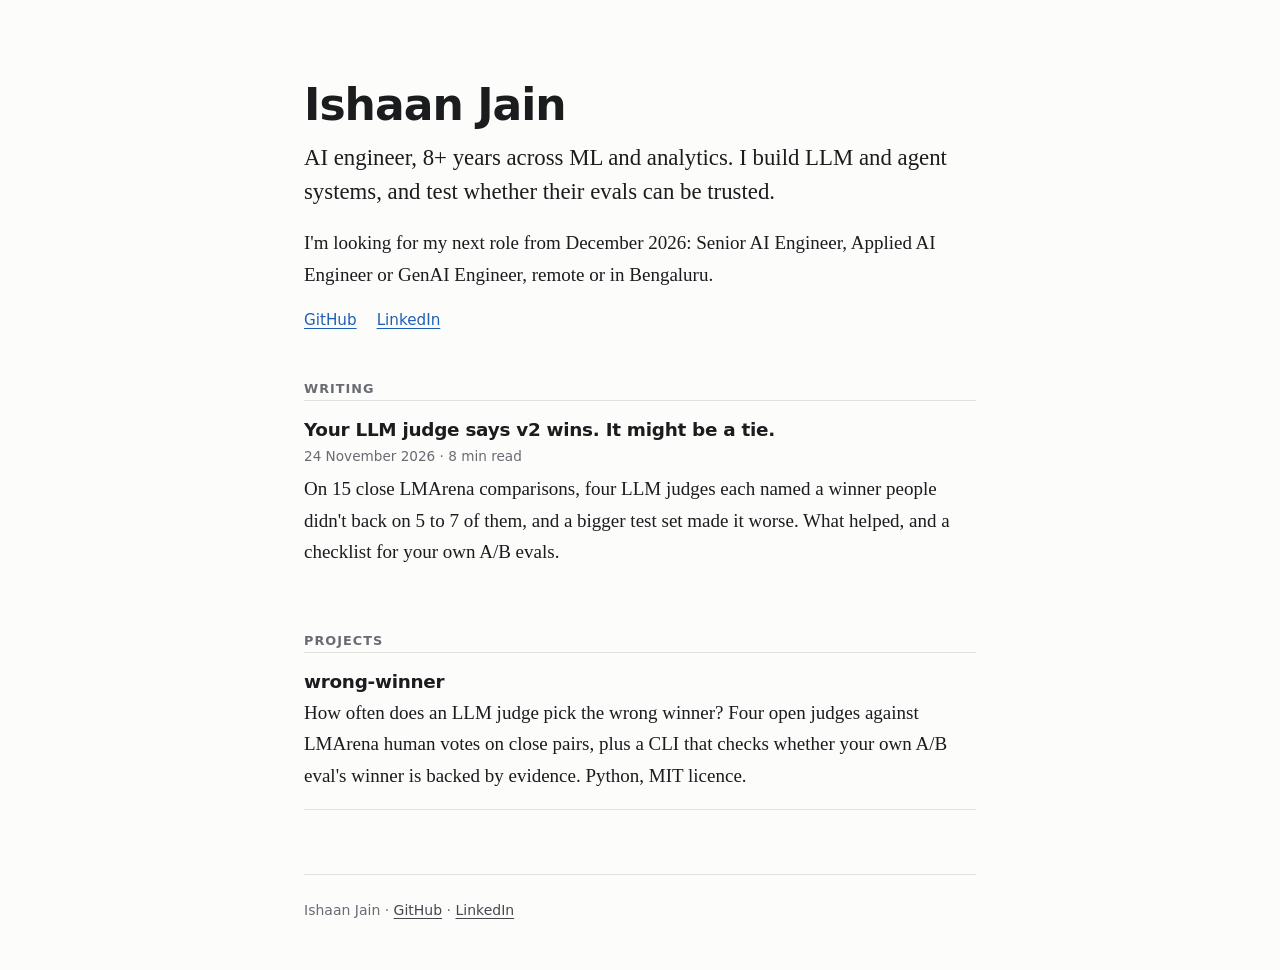
==== index.html @ 1afca604 "Add home page and the wrong-winner write-up Plain HTML and CSS for GitHub Pages: a home page, the po" ====
<!doctype html>
<html lang="en">
<head>
<meta charset="utf-8">
<meta name="viewport" content="width=device-width, initial-scale=1">
<title>Ishaan Jain</title>
<meta name="description" content="Ishaan Jain: writing and projects on evaluating LLM systems.">
<meta name="author" content="Ishaan Jain">
<link rel="canonical" href="https://ishaan-jain-ai.github.io/">
<link rel="icon" href="assets/favicon.svg" type="image/svg+xml">
<link rel="stylesheet" href="assets/style.css">

<meta property="og:type" content="website">
<meta property="og:site_name" content="Ishaan Jain">
<meta property="og:title" content="Ishaan Jain">
<meta property="og:description" content="Writing and projects on evaluating LLM systems.">
<meta property="og:url" content="https://ishaan-jain-ai.github.io/">
<meta property="og:image" content="https://ishaan-jain-ai.github.io/assets/card.png">
<meta property="og:image:width" content="1200">
<meta property="og:image:height" content="630">
<meta name="twitter:card" content="summary_large_image">
<meta name="twitter:image" content="https://ishaan-jain-ai.github.io/assets/card.png">
</head>
<body>

<main class="wrap home">

<h1>Ishaan Jain</h1>
<p class="intro">AI engineer, 8+ years across ML and analytics. I build LLM and agent systems, and test whether their evals can be trusted.</p>
<p>I'm looking for my next role from December 2026: Senior AI Engineer, Applied AI Engineer or GenAI Engineer, remote or in Bengaluru.</p>
<p class="links">
  <a href="https://github.com/ishaan-jain-ai">GitHub</a>
  <a href="https://www.linkedin.com/in/ishanjain4/">LinkedIn</a>
</p>

<h2>Writing</h2>

<article class="entry">
  <h3><a href="llm-judge-ties/"><span class="sentence">Your LLM judge says v2 wins.</span> <span class="sentence">It might be a tie.</span></a></h3>
  <p class="meta"><time datetime="2026-11-24">24 November 2026</time> · 8 min read</p>
  <p>On 15 close LMArena comparisons, four LLM judges each named a winner people didn't back on 5 to 7 of them, and a bigger test set made it worse. What helped, and a checklist for your own A/B evals.</p>
</article>

<h2>Projects</h2>

<article class="entry">
  <h3><a href="https://github.com/ishaan-jain-ai/wrong-winner">wrong-winner</a></h3>
  <p>How often does an LLM judge pick the wrong winner? Four open judges against LMArena human votes on close pairs, plus a CLI that checks whether your own A/B eval's winner is backed by evidence. Python, MIT licence.</p>
</article>

</main>

<footer class="wrap site-footer">
  Ishaan Jain · <a href="https://github.com/ishaan-jain-ai">GitHub</a> · <a href="https://www.linkedin.com/in/ishanjain4/">LinkedIn</a>
</footer>

</body>
</html>
---- assets/style.css ----
/* Tokens. The light page matches the charts' own background (#fcfcfb). */
:root {
  --bg: #fcfcfb;
  --surface: #f2f2ee;
  --ink: #1b1c1e;
  --ink-2: #45484d;
  --ink-3: #686b72;
  --rule: #e2e2dc;
  --accent: #1d5fb8;
  --accent-hover: #15488e;
  --todo: #fff1a8;
  --chart-filter: none;

  --serif: Charter, "Bitstream Charter", "Sitka Text", Cambria, Georgia, serif;
  --sans: system-ui, -apple-system, "Segoe UI", Roboto, "Helvetica Neue", Arial, sans-serif;
  --mono: ui-monospace, SFMono-Regular, Menlo, Consolas, "Liberation Mono", monospace;

  --column: 42rem;
  --gutter: 16px;
  color-scheme: light;
}

@media (prefers-color-scheme: dark) {
  :root:not([data-theme="light"]) {
    --bg: #141517;
    --surface: #1e2023;
    --ink: #e8e8e5;
    --ink-2: #bcbec2;
    --ink-3: #93969c;
    --rule: #2e3135;
    --accent: #82b4ff;
    --accent-hover: #aecdff;
    --todo: #5c4d00;
    --chart-filter: brightness(0.92);
    color-scheme: dark;
  }
}

:root[data-theme="dark"] {
  --bg: #141517;
  --surface: #1e2023;
  --ink: #e8e8e5;
  --ink-2: #bcbec2;
  --ink-3: #93969c;
  --rule: #2e3135;
  --accent: #82b4ff;
  --accent-hover: #aecdff;
  --todo: #5c4d00;
  --chart-filter: brightness(0.92);
  color-scheme: dark;
}

*, *::before, *::after { box-sizing: border-box; }

html { -webkit-text-size-adjust: 100%; text-size-adjust: 100%; }

body {
  margin: 0;
  background: var(--bg);
  color: var(--ink);
  font-family: var(--serif);
  font-size: 1.0625rem;
  line-height: 1.65;
  text-rendering: optimizeLegibility;
}

@media (min-width: 640px) {
  body { font-size: 1.1875rem; }
}

a { color: var(--accent); text-decoration-thickness: 1px; text-underline-offset: 0.18em; }
a:hover { color: var(--accent-hover); text-decoration-thickness: 2px; }
a:focus-visible { outline: 2px solid var(--accent); outline-offset: 2px; border-radius: 2px; }

.wrap { max-width: calc(var(--column) + 2 * var(--gutter)); margin: 0 auto; padding: 0 var(--gutter); }

/* Site header and footer */
.site-header {
  display: flex; justify-content: space-between; align-items: baseline; gap: 1rem;
  padding-top: 1.5rem; padding-bottom: 1.5rem;
  font-family: var(--sans); font-size: 0.95rem;
}
.site-header .name { color: var(--ink); font-weight: 650; text-decoration: none; letter-spacing: -0.005em; }
.site-header nav { display: flex; gap: 1.25rem; }
.site-header nav a { color: var(--ink-2); text-decoration: none; }
.site-header nav a:hover { color: var(--accent); }

.site-footer {
  margin-top: 4rem; padding-bottom: 3rem;
  font-family: var(--sans); font-size: 0.875rem; color: var(--ink-3);
}
.site-footer::before { content: ""; display: block; border-top: 1px solid var(--rule); margin-bottom: 1.5rem; }
.site-footer a { color: var(--ink-2); }

/* Headings and text */
h1, h2, h3 { font-family: var(--sans); color: var(--ink); line-height: 1.2; letter-spacing: -0.015em; text-wrap: balance; }
h1 { font-size: clamp(2rem, 6vw, 2.75rem); font-weight: 700; margin: 1.5rem 0 0.75rem; line-height: 1.12; letter-spacing: -0.022em; }
h2 { font-size: 1.45rem; font-weight: 650; margin: 2.75rem 0 0.75rem; }
h3 { font-size: 1.15rem; font-weight: 650; margin: 0 0 0.25rem; }

p, ul, ol { margin: 0 0 1.1rem; }
ul, ol { padding-left: 1.35em; }
li { margin-bottom: 0.45rem; }
li::marker { color: var(--ink-3); }
ol > li::marker { font-family: var(--sans); font-weight: 650; font-size: 0.9em; }
strong { font-weight: 700; }

.meta { font-family: var(--sans); font-size: 0.9rem; color: var(--ink-3); margin: 0 0 2rem; }

.lede { font-size: 1.15em; line-height: 1.55; color: var(--ink); }

.pull { font-size: 1.15em; font-style: italic; color: var(--ink); border-left: 3px solid var(--rule); padding-left: 1rem; margin: 1.5rem 0; }

.note { font-size: 0.9em; color: var(--ink-2); }

/* Breakout elements: wider than the text column, never wider than the screen */
.breakout {
  width: min(var(--w, 46rem), calc(100vw - 2 * var(--gutter)));
  position: relative; left: 50%; transform: translateX(-50%);
}

/* Figures: the charts carry their own titles and notes */
figure { margin: 2rem 0; }
figure a { display: block; border-radius: 10px; overflow: hidden; background: #fcfcfb; }
figure img { display: block; width: 100%; height: auto; filter: var(--chart-filter); }
figure.w-md { --w: 56rem; }
figure.w-lg { --w: 72rem; }
figcaption { font-family: var(--sans); font-size: 0.85rem; color: var(--ink-3); margin-top: 0.5rem; text-align: center; }
figcaption a { color: var(--ink-3); }

/* Tables */
.table-wrap { overflow-x: auto; margin: 1.5rem 0; }
table { width: 100%; border-collapse: collapse; font-family: var(--sans); font-size: 0.875em; line-height: 1.45; }
th, td { text-align: left; vertical-align: top; padding: 0.6rem 1rem 0.6rem 0; border-bottom: 1px solid var(--rule); }
th { font-weight: 650; color: var(--ink); border-bottom-color: var(--ink-3); }
td:first-child { color: var(--ink-2); width: 38%; }

/* Code */
code { font-family: var(--mono); font-size: 0.84em; background: var(--surface); padding: 0.1em 0.35em; border-radius: 4px; }
pre {
  --w: 46rem;
  margin: 1.25rem 0 1.5rem; padding: 0.9rem 1rem;
  background: var(--surface); border: 1px solid var(--rule); border-radius: 8px;
  overflow-x: auto; font-size: 0.8rem; line-height: 1.55;
}
pre code { background: none; padding: 0; font-size: inherit; border-radius: 0; }
pre[data-label]::before {
  content: attr(data-label); display: block; margin-bottom: 0.35rem;
  font-family: var(--sans); font-size: 0.72rem; font-weight: 600; letter-spacing: 0.04em; text-transform: uppercase; color: var(--ink-3);
}

/* About box at the end of a post */
.about {
  margin-top: 3rem; padding: 1.25rem 1.25rem 0.25rem;
  background: var(--surface); border-radius: 10px;
  font-family: var(--sans); font-size: 0.95rem; line-height: 1.55;
}
.about p { margin-bottom: 1rem; }

/* Home page */
.home h1 { margin-top: clamp(3rem, 10vw, 5rem); }
.intro { font-size: 1.2em; line-height: 1.5; color: var(--ink); }
.links { font-family: var(--sans); font-size: 0.95rem; display: flex; flex-wrap: wrap; gap: 0.4rem 1.25rem; }
.entry { padding: 1.1rem 0; border-top: 1px solid var(--rule); }
.entry:last-child { border-bottom: 1px solid var(--rule); }
.entry h3 a { color: var(--ink); text-decoration: none; }
.entry h3 a:hover { color: var(--accent); text-decoration: underline; }
.entry .meta { margin: 0 0 0.4rem; font-size: 0.85rem; }
.entry p:last-child { margin-bottom: 0; }
.home h2 { font-size: 0.8rem; text-transform: uppercase; letter-spacing: 0.08em; color: var(--ink-3); margin: 3rem 0 0.25rem; }

/* Placeholders that must be filled before publishing */
.todo { background: var(--todo); font-family: var(--sans); font-size: 0.9em; padding: 0 0.25em; border-radius: 3px; }

.sentence { display: inline-block; }
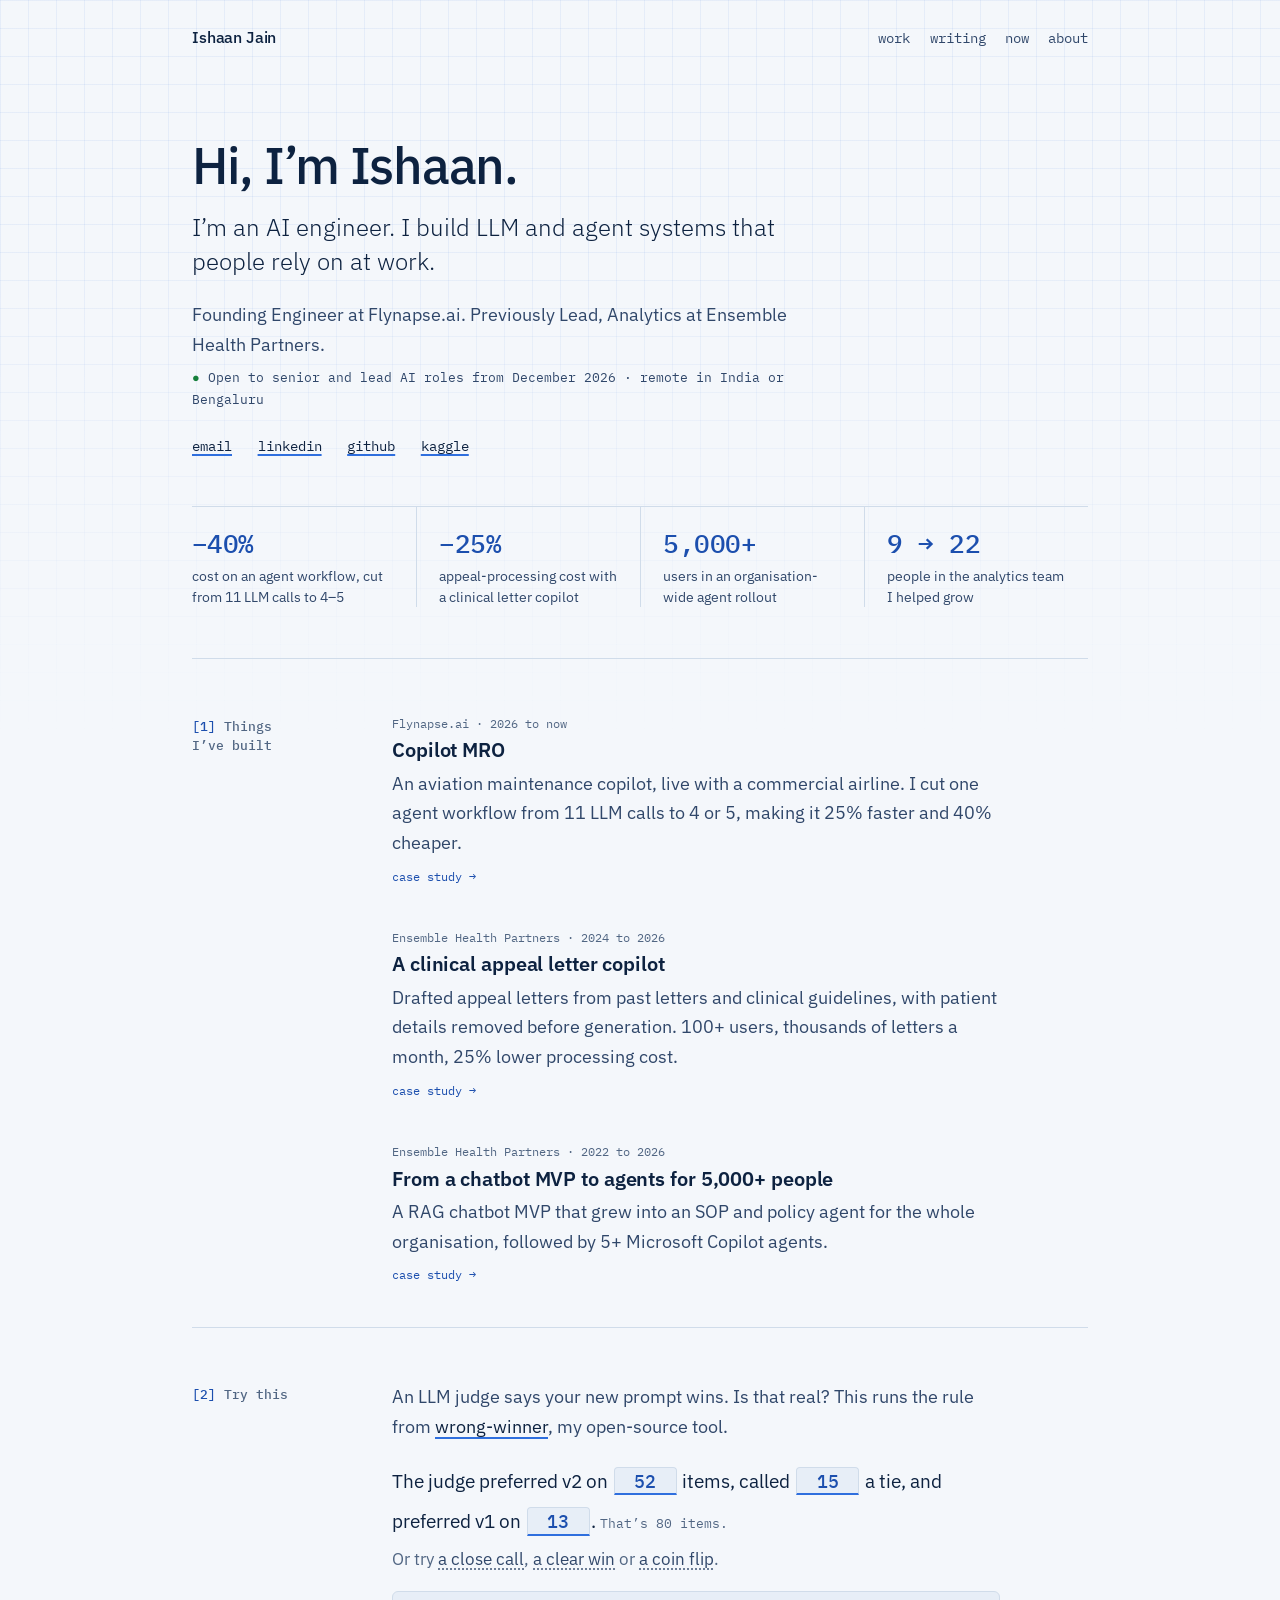
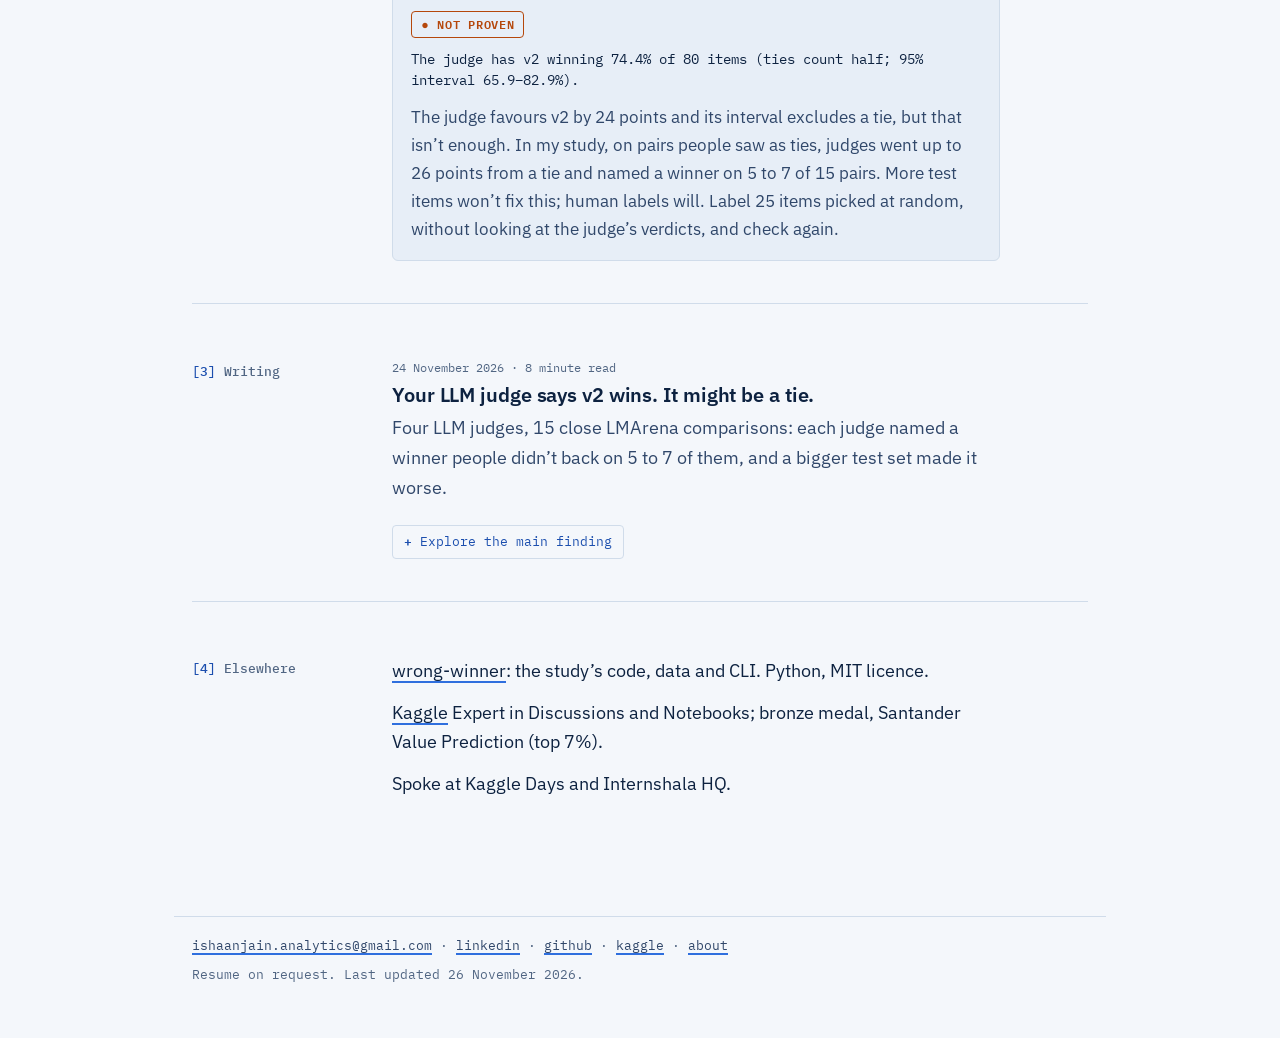
==== commit 7e81e3c4: "Redesign the site: home, case studies, about and now pages - Home: a short intro, four key numbers, " ====
--- a/index.html
+++ b/index.html
@@ -4,54 +4,168 @@
 <meta charset="utf-8">
 <meta name="viewport" content="width=device-width, initial-scale=1">
 <title>Ishaan Jain</title>
-<meta name="description" content="Ishaan Jain: writing and projects on evaluating LLM systems.">
+<meta name="description" content="Ishaan Jain, AI engineer. I build LLM and agent systems that people rely on at work: an aviation maintenance copilot live with a commercial airline, and a clinical appeal letter copilot that generated thousands of letters a month.">
 <meta name="author" content="Ishaan Jain">
 <link rel="canonical" href="https://ishaan-jain-ai.github.io/">
 <link rel="icon" href="assets/favicon.svg" type="image/svg+xml">
+<link rel="preconnect" href="https://fonts.googleapis.com">
+<link rel="preconnect" href="https://fonts.gstatic.com" crossorigin>
+<link rel="stylesheet" href="https://fonts.googleapis.com/css2?family=IBM+Plex+Mono:wght@400;500;600&family=IBM+Plex+Sans:ital,wght@0,300;0,400;0,500;0,600;1,400&display=swap">
 <link rel="stylesheet" href="assets/style.css">
 
 <meta property="og:type" content="website">
 <meta property="og:site_name" content="Ishaan Jain">
-<meta property="og:title" content="Ishaan Jain">
-<meta property="og:description" content="Writing and projects on evaluating LLM systems.">
+<meta property="og:title" content="Ishaan Jain, AI engineer">
+<meta property="og:description" content="I build LLM and agent systems that people rely on at work. Open to senior and lead AI engineering roles from December 2026.">
 <meta property="og:url" content="https://ishaan-jain-ai.github.io/">
-<meta property="og:image" content="https://ishaan-jain-ai.github.io/assets/card.png">
+<meta property="og:image" content="https://ishaan-jain-ai.github.io/assets/card-home.png">
 <meta property="og:image:width" content="1200">
 <meta property="og:image:height" content="630">
+<meta property="og:image:alt" content="Ishaan Jain, AI engineer.">
 <meta name="twitter:card" content="summary_large_image">
-<meta name="twitter:image" content="https://ishaan-jain-ai.github.io/assets/card.png">
+<meta name="twitter:image" content="https://ishaan-jain-ai.github.io/assets/card-home.png">
+<script type="application/ld+json">
+{"@context": "https://schema.org", "@type": "Person",
+ "name": "Ishaan Jain",
+ "jobTitle": "AI Engineer",
+ "url": "https://ishaan-jain-ai.github.io/",
+ "sameAs": ["https://github.com/ishaan-jain-ai", "https://www.linkedin.com/in/ishanjain4/", "https://www.kaggle.com/ishaan45"]}
+</script>
+<script src="assets/check.js" defer></script>
+<script src="assets/more-items.js" defer></script>
 </head>
 <body>
+<a class="skip" href="#main">Skip to content</a>
 
-<main class="wrap home">
+<header class="page site-header">
+  <a class="name" href="./">Ishaan Jain</a>
+  <nav aria-label="Site">
+    <a href="#work">work</a>
+    <a href="#writing">writing</a>
+    <a href="now/">now</a>
+    <a href="about/">about</a>
+  </nav>
+</header>
 
-<h1>Ishaan Jain</h1>
-<p class="intro">AI engineer, 8+ years across ML and analytics. I build LLM and agent systems, and test whether their evals can be trusted.</p>
-<p>I'm looking for my next role from December 2026: Senior AI Engineer, Applied AI Engineer or GenAI Engineer, remote or in Bengaluru.</p>
-<p class="links">
-  <a href="https://github.com/ishaan-jain-ai">GitHub</a>
-  <a href="https://www.linkedin.com/in/ishanjain4/">LinkedIn</a>
-</p>
+<main id="main" class="page numbered">
 
-<h2>Writing</h2>
+<section class="intro" aria-labelledby="hi">
+  <h1 id="hi">Hi, I’m Ishaan.</h1>
+  <p class="lede">I’m an AI engineer. I build LLM and agent systems that people rely on at work.</p>
+  <p class="now-line">Founding Engineer at Flynapse.ai. Previously Lead, Analytics at Ensemble Health Partners.</p>
+  <p class="status"><span class="ok" aria-hidden="true">●</span> Open to senior and lead AI roles from December 2026 · remote in India or Bengaluru</p>
+  <ul class="links" aria-label="Contact and profiles">
+    <li><a href="mailto:ishaanjain.analytics@gmail.com">email</a></li>
+    <li><a href="https://www.linkedin.com/in/ishanjain4/">linkedin</a></li>
+    <li><a href="https://github.com/ishaan-jain-ai">github</a></li>
+    <li><a href="https://www.kaggle.com/ishaan45">kaggle</a></li>
+  </ul>
+</section>
 
-<article class="entry">
-  <h3><a href="llm-judge-ties/"><span class="sentence">Your LLM judge says v2 wins.</span> <span class="sentence">It might be a tie.</span></a></h3>
-  <p class="meta"><time datetime="2026-11-24">24 November 2026</time> · 8 min read</p>
-  <p>On 15 close LMArena comparisons, four LLM judges each named a winner people didn't back on 5 to 7 of them, and a bigger test set made it worse. What helped, and a checklist for your own A/B evals.</p>
-</article>
+<section class="numbers" aria-label="Results at a glance">
+  <dl>
+    <div><dt>−40%</dt><dd>cost on an agent workflow, cut from 11 LLM calls to <span class="nw">4–5</span></dd></div>
+    <div><dt>−25%</dt><dd>appeal-processing cost with a clinical letter copilot</dd></div>
+    <div><dt>5,000+</dt><dd>users in an organisation-wide agent rollout</dd></div>
+    <div><dt>9 → 22</dt><dd>people in the analytics team I helped grow</dd></div>
+  </dl>
+</section>
 
-<h2>Projects</h2>
+<section class="row" aria-labelledby="work">
+  <h2 class="label" id="work">Things I’ve built</h2>
+  <div class="body">
+    <article class="made">
+      <p class="where">Flynapse.ai · 2026 to now</p>
+      <h3><a href="work/aviation-maintenance-copilot/">Copilot MRO</a></h3>
+      <p>An aviation maintenance copilot, live with a commercial airline. I cut one agent workflow from 11 LLM calls to 4 or 5, making it 25% faster and 40% cheaper.</p>
+      <p class="go"><a href="work/aviation-maintenance-copilot/">case study →</a></p>
+    </article>
+    <article class="made">
+      <p class="where">Ensemble Health Partners · 2024 to 2026</p>
+      <h3><a href="work/clinical-appeal-letter-copilot/">A clinical appeal letter copilot</a></h3>
+      <p>Drafted appeal letters from past letters and clinical guidelines, with patient details removed before generation. 100+ users, thousands of letters a month, 25% lower processing cost.</p>
+      <p class="go"><a href="work/clinical-appeal-letter-copilot/">case study →</a></p>
+    </article>
+    <article class="made">
+      <p class="where">Ensemble Health Partners · 2022 to 2026</p>
+      <h3><a href="work/enterprise-copilot-agents/">From a chatbot MVP to agents for 5,000+ people</a></h3>
+      <p>A RAG chatbot MVP that grew into an SOP and policy agent for the whole organisation, followed by 5+ Microsoft Copilot agents.</p>
+      <p class="go"><a href="work/enterprise-copilot-agents/">case study →</a></p>
+    </article>
+  </div>
+</section>
 
-<article class="entry">
-  <h3><a href="https://github.com/ishaan-jain-ai/wrong-winner">wrong-winner</a></h3>
-  <p>How often does an LLM judge pick the wrong winner? Four open judges against LMArena human votes on close pairs, plus a CLI that checks whether your own A/B eval's winner is backed by evidence. Python, MIT licence.</p>
-</article>
+<section class="row" aria-labelledby="try">
+  <h2 class="label" id="try">Try this</h2>
+  <div class="body">
+    <p class="section-lede">An LLM judge says your new prompt wins. Is that real? This runs the rule from <a href="https://github.com/ishaan-jain-ai/wrong-winner">wrong-winner</a>, my open-source tool.</p>
+    <form class="check" id="check" novalidate>
+      <p class="check-q">
+        The judge preferred v2 on <input type="number" name="wins" value="52" min="0" inputmode="numeric" aria-label="Items where the judge preferred v2"> items,
+        called <input type="number" name="ties" value="15" min="0" inputmode="numeric" aria-label="Items the judge called a tie"> a tie,
+        and preferred v1 on <input type="number" name="losses" value="13" min="0" inputmode="numeric" aria-label="Items where the judge preferred v1">.
+        <span class="check-total">That’s 80 items.</span>
+      </p>
+      <p class="check-try">Or try <button type="button" data-set="52,15,13">a close call</button>, <button type="button" data-set="66,8,6">a clear win</button> or <button type="button" data-set="30,22,28">a coin flip</button>.</p>
+      <div class="verdict" aria-live="polite">
+        <p class="stamp" data-kind="warn">Not proven</p>
+        <p class="verdict-line">The judge has v2 winning 74.4% of 80 items (ties count half; 95% interval 65.9–82.9%).</p>
+        <p class="verdict-why">The judge favours v2 by 24 points and its interval excludes a tie, but that isn’t enough. In my study, on pairs people saw as ties, judges went up to 26 points from a tie and named a winner on 5 to 7 of 15 pairs. More test items won’t fix this; human labels will. Label 25 items picked at random, without looking at the judge’s verdicts, and check again.</p>
+      </div>
+    </form>
+  </div>
+</section>
+
+<section class="row" aria-labelledby="writing">
+  <h2 class="label" id="writing">Writing</h2>
+  <div class="body">
+    <article class="made">
+      <p class="where"><time datetime="2026-11-24">24 November 2026</time> · 8 minute read</p>
+      <h3><a href="llm-judge-ties/"><span class="sentence">Your LLM judge says v2 wins.</span> <span class="sentence">It might be a tie.</span></a></h3>
+      <p>Four LLM judges, 15 close LMArena comparisons: each judge named a winner people didn’t back on 5 to 7 of them, and a bigger test set made it worse.</p>
+    </article>
+    <details class="explore">
+      <summary>Explore the main finding</summary>
+      <figure class="more" id="more">
+        <p class="more-q">A comparison people call a tie, judged by an LLM:</p>
+        <ul class="choices" role="radiogroup" aria-label="Eval setup">
+          <li><button type="button" role="radio" aria-checked="false" data-step="n25">25 items</button></li>
+          <li><button type="button" role="radio" aria-checked="false" data-step="n50">50 items</button></li>
+          <li><button type="button" role="radio" aria-checked="true" data-step="n80">80 items</button></li>
+          <li><button type="button" role="radio" aria-checked="false" data-step="k10">80 + 10 human labels</button></li>
+          <li><button type="button" role="radio" aria-checked="false" data-step="k25">80 + 25 human labels</button></li>
+        </ul>
+        <p class="more-big">About <span class="more-num">42</span> in 100 evals name a winner people don’t back.</p>
+        <p class="more-note">80 items, judge alone. The interval shrinks, the judge’s lean doesn’t, and the lean starts to look like a real win.</p>
+        <ul class="bars" aria-label="Share of evals naming an unbacked winner, by judge">
+          <li class="bar"><span class="bar-name">Qwen3 8B</span><span class="bar-track"><span class="bar-fill" style="width:92.7%"></span></span><span class="bar-val">46%</span></li>
+          <li class="bar"><span class="bar-name">Gemma 4 31B</span><span class="bar-track"><span class="bar-fill" style="width:83%"></span></span><span class="bar-val">42%</span></li>
+          <li class="bar"><span class="bar-name">Nemotron 3 Ultra</span><span class="bar-track"><span class="bar-fill" style="width:86.7%"></span></span><span class="bar-val">43%</span></li>
+          <li class="bar"><span class="bar-name">Mistral Large 4</span><span class="bar-track"><span class="bar-fill" style="width:76.7%"></span></span><span class="bar-val">38%</span></li>
+          <li class="bar people"><span class="bar-name">People’s votes, same items</span><span class="bar-track"><span class="bar-fill" style="width:28.4%"></span></span><span class="bar-val">14%</span></li>
+        </ul>
+        <figcaption>2,000 simulated evals per pair and setting, on 15 close LMArena pairs. The dashed line is 5%, what a 95% interval allows on an exact tie. Bars run to 50%.</figcaption>
+      </figure>
+    </details>
+  </div>
+</section>
+
+<section class="row" aria-labelledby="elsewhere">
+  <h2 class="label" id="elsewhere">Elsewhere</h2>
+  <div class="body">
+    <ul class="plain">
+      <li><a href="https://github.com/ishaan-jain-ai/wrong-winner">wrong-winner</a>: the study’s code, data and CLI. Python, MIT licence.</li>
+      <li><a href="https://www.kaggle.com/ishaan45">Kaggle</a> Expert in Discussions and Notebooks; bronze medal, Santander Value Prediction (top 7%).</li>
+      <li>Spoke at Kaggle Days and Internshala HQ.</li>
+    </ul>
+  </div>
+</section>
 
 </main>
 
-<footer class="wrap site-footer">
-  Ishaan Jain · <a href="https://github.com/ishaan-jain-ai">GitHub</a> · <a href="https://www.linkedin.com/in/ishanjain4/">LinkedIn</a>
+<footer class="page site-footer">
+  <p class="footer-links"><a href="mailto:ishaanjain.analytics@gmail.com">ishaanjain.analytics@gmail.com</a> · <a href="https://www.linkedin.com/in/ishanjain4/">linkedin</a> · <a href="https://github.com/ishaan-jain-ai">github</a> · <a href="https://www.kaggle.com/ishaan45">kaggle</a> · <a href="about/">about</a></p>
+  <p>Resume on request. Last updated 26 November 2026.</p>
 </footer>
 
 </body>
--- a/assets/style.css
+++ b/assets/style.css
@@ -1,175 +1,324 @@
-/* Tokens. The light page matches the charts' own background (#fcfcfb). */
+/* ishaan-jain-ai.github.io
+   Light technical theme for an AI engineer: blue-grey engineering-grid paper, navy ink, a cobalt accent,
+   IBM Plex Sans with Plex Mono for labels, numbers and the results readout. Sections are numbered like
+   notebook cells. Cobalt comes in three strengths: --accent for lines and fills, --accent-bar for chart
+   bars, --accent-ink for blue text (each keeps its WCAG contrast on these greys). */
+
 :root {
-  --bg: #fcfcfb;
-  --surface: #f2f2ee;
-  --ink: #1b1c1e;
-  --ink-2: #45484d;
-  --ink-3: #686b72;
-  --rule: #e2e2dc;
-  --accent: #1d5fb8;
-  --accent-hover: #15488e;
-  --todo: #fff1a8;
+  --bg: #f4f7fb;
+  --panel: #e7eef7;
+  --ink: #0d2240;
+  --ink-2: #30476a;
+  --ink-3: #516683;
+  --rule: #d0dcea;
+  --accent: #2f6fde;
+  --accent-bar: #2a63c9;
+  --accent-ink: #1c4fae;
+  --good: #157f3b;
+  --warn: #b5470b;
+  --mark: rgba(47, 111, 222, 0.12);
+  --grid: rgba(47, 111, 222, 0.07);
   --chart-filter: none;
 
-  --serif: Charter, "Bitstream Charter", "Sitka Text", Cambria, Georgia, serif;
-  --sans: system-ui, -apple-system, "Segoe UI", Roboto, "Helvetica Neue", Arial, sans-serif;
-  --mono: ui-monospace, SFMono-Regular, Menlo, Consolas, "Liberation Mono", monospace;
-
-  --column: 42rem;
-  --gutter: 16px;
+  --sans: "IBM Plex Sans", system-ui, -apple-system, "Segoe UI", Roboto, "Helvetica Neue", Arial, sans-serif;
+  --mono: "IBM Plex Mono", ui-monospace, SFMono-Regular, Menlo, Consolas, "Liberation Mono", monospace;
+
+  --gutter: 18px;
+  --column: 40rem;
   color-scheme: light;
 }
 
-@media (prefers-color-scheme: dark) {
-  :root:not([data-theme="light"]) {
-    --bg: #141517;
-    --surface: #1e2023;
-    --ink: #e8e8e5;
-    --ink-2: #bcbec2;
-    --ink-3: #93969c;
-    --rule: #2e3135;
-    --accent: #82b4ff;
-    --accent-hover: #aecdff;
-    --todo: #5c4d00;
-    --chart-filter: brightness(0.92);
-    color-scheme: dark;
-  }
-}
-
-:root[data-theme="dark"] {
-  --bg: #141517;
-  --surface: #1e2023;
-  --ink: #e8e8e5;
-  --ink-2: #bcbec2;
-  --ink-3: #93969c;
-  --rule: #2e3135;
-  --accent: #82b4ff;
-  --accent-hover: #aecdff;
-  --todo: #5c4d00;
-  --chart-filter: brightness(0.92);
-  color-scheme: dark;
-}
-
 *, *::before, *::after { box-sizing: border-box; }
-
 html { -webkit-text-size-adjust: 100%; text-size-adjust: 100%; }
 
 body {
   margin: 0;
-  background: var(--bg);
+  position: relative;
+  background: transparent;
   color: var(--ink);
-  font-family: var(--serif);
+  font-family: var(--sans);
   font-size: 1.0625rem;
   line-height: 1.65;
-  text-rendering: optimizeLegibility;
-}
-
-@media (min-width: 640px) {
-  body { font-size: 1.1875rem; }
-}
-
-a { color: var(--accent); text-decoration-thickness: 1px; text-underline-offset: 0.18em; }
-a:hover { color: var(--accent-hover); text-decoration-thickness: 2px; }
-a:focus-visible { outline: 2px solid var(--accent); outline-offset: 2px; border-radius: 2px; }
-
+  -webkit-font-smoothing: antialiased;
+}
+html { background: var(--bg); }
+body::before {
+  content: ""; position: absolute; inset: 0 0 auto 0; height: 46rem; z-index: -1; pointer-events: none;
+  background-image: linear-gradient(var(--grid) 1px, transparent 1px), linear-gradient(90deg, var(--grid) 1px, transparent 1px);
+  background-size: 28px 28px;
+  -webkit-mask-image: linear-gradient(to bottom, #000 35%, transparent);
+  mask-image: linear-gradient(to bottom, #000 35%, transparent);
+}
+@media (min-width: 700px) { body { font-size: 1.125rem; } }
+
+a {
+  color: var(--ink);
+  text-decoration-line: underline;
+  text-decoration-color: var(--accent);
+  text-decoration-thickness: 1.5px;
+  text-underline-offset: 0.22em;
+}
+a:hover { color: var(--accent-ink); }
+a:focus-visible, button:focus-visible, input:focus-visible { outline: 2px solid var(--accent); outline-offset: 3px; border-radius: 2px; }
+
+::selection { background: var(--mark); color: var(--ink); }
+
+mark { background: var(--mark); color: inherit; padding: 0.05em 0.2em; border-radius: 3px; box-decoration-break: clone; -webkit-box-decoration-break: clone; }
+
+.skip { position: absolute; left: -9999px; }
+.skip:focus { left: var(--gutter); top: 0.5rem; z-index: 20; background: var(--bg); padding: 0.3rem 0.6rem; }
+
+/* Containers: .page for most pages, .wrap for the long essay */
+.page { max-width: calc(56rem + 2 * var(--gutter)); margin: 0 auto; padding: 0 var(--gutter); }
 .wrap { max-width: calc(var(--column) + 2 * var(--gutter)); margin: 0 auto; padding: 0 var(--gutter); }
 
-/* Site header and footer */
+/* Header and footer */
 .site-header {
-  display: flex; justify-content: space-between; align-items: baseline; gap: 1rem;
-  padding-top: 1.5rem; padding-bottom: 1.5rem;
-  font-family: var(--sans); font-size: 0.95rem;
-}
-.site-header .name { color: var(--ink); font-weight: 650; text-decoration: none; letter-spacing: -0.005em; }
-.site-header nav { display: flex; gap: 1.25rem; }
+  display: flex; flex-wrap: wrap; justify-content: space-between; align-items: baseline; gap: 0.4rem 1.5rem;
+  padding-top: 1.5rem; padding-bottom: 1rem;
+}
+.site-header .name { color: var(--ink); text-decoration: none; font-weight: 500; font-size: 1rem; letter-spacing: -0.01em; }
+.site-header nav { display: flex; flex-wrap: wrap; gap: 0.2rem 1.2rem; font-family: var(--mono); font-size: 0.85rem; }
 .site-header nav a { color: var(--ink-2); text-decoration: none; }
-.site-header nav a:hover { color: var(--accent); }
-
-.site-footer {
-  margin-top: 4rem; padding-bottom: 3rem;
-  font-family: var(--sans); font-size: 0.875rem; color: var(--ink-3);
-}
-.site-footer::before { content: ""; display: block; border-top: 1px solid var(--rule); margin-bottom: 1.5rem; }
+.site-header nav a:hover { color: var(--accent-ink); }
+.site-header nav a[aria-current="page"] { color: var(--accent-ink); }
+
+.site-footer { margin-top: 4rem; padding-top: 1.1rem; padding-bottom: 3rem; border-top: 1px solid var(--rule); font-family: var(--mono); font-size: 0.8rem; color: var(--ink-3); }
+.site-footer p { margin: 0 0 0.3rem; }
 .site-footer a { color: var(--ink-2); }
 
-/* Headings and text */
-h1, h2, h3 { font-family: var(--sans); color: var(--ink); line-height: 1.2; letter-spacing: -0.015em; text-wrap: balance; }
-h1 { font-size: clamp(2rem, 6vw, 2.75rem); font-weight: 700; margin: 1.5rem 0 0.75rem; line-height: 1.12; letter-spacing: -0.022em; }
-h2 { font-size: 1.45rem; font-weight: 650; margin: 2.75rem 0 0.75rem; }
-h3 { font-size: 1.15rem; font-weight: 650; margin: 0 0 0.25rem; }
-
-p, ul, ol { margin: 0 0 1.1rem; }
-ul, ol { padding-left: 1.35em; }
-li { margin-bottom: 0.45rem; }
+/* Type */
+h1, h2, h3 { font-family: var(--sans); color: var(--ink); line-height: 1.2; text-wrap: balance; }
+h1 { font-size: clamp(2.2rem, 6.5vw, 3.2rem); font-weight: 500; letter-spacing: -0.025em; margin: 1.75rem 0 1rem; line-height: 1.08; }
+h2 { font-size: 1.45rem; font-weight: 500; margin: 2.5rem 0 0.75rem; letter-spacing: -0.015em; }
+h3 { font-size: 1.1rem; font-weight: 600; margin: 1.75rem 0 0.35rem; letter-spacing: -0.005em; }
+
+p, ul, ol { margin: 0 0 1rem; }
+ul, ol { padding-left: 1.25em; }
+li { margin-bottom: 0.4rem; }
 li::marker { color: var(--ink-3); }
-ol > li::marker { font-family: var(--sans); font-weight: 650; font-size: 0.9em; }
-strong { font-weight: 700; }
-
-.meta { font-family: var(--sans); font-size: 0.9rem; color: var(--ink-3); margin: 0 0 2rem; }
-
-.lede { font-size: 1.15em; line-height: 1.55; color: var(--ink); }
-
-.pull { font-size: 1.15em; font-style: italic; color: var(--ink); border-left: 3px solid var(--rule); padding-left: 1rem; margin: 1.5rem 0; }
-
+strong { font-weight: 600; }
+
+.meta { font-family: var(--mono); color: var(--ink-3); font-size: 0.8rem; margin: 0 0 2rem; }
+.lede { font-size: 1.12em; line-height: 1.55; font-weight: 300; }
+.pull { font-size: 1.15em; font-weight: 500; border-left: 3px solid var(--accent); padding-left: 1rem; margin: 1.75rem 0; }
 .note { font-size: 0.9em; color: var(--ink-2); }
-
-/* Breakout elements: wider than the text column, never wider than the screen */
+.small { font-size: 0.85em; color: var(--ink-3); }
+.nw { white-space: nowrap; }
+.sentence { display: inline-block; }
+
+/* Rows: a hanging label on the left, text on the right; one column on small screens */
+.row {
+  display: grid; grid-template-columns: 9.5rem minmax(0, 38rem); column-gap: 3rem;
+  padding: 3.4rem 0 2.6rem; border-top: 1px solid var(--rule);
+}
+.row > .label {
+  margin: 0; padding-top: 0.2rem;
+  font-family: var(--mono); font-size: 0.8rem; font-weight: 500; line-height: 1.5; color: var(--ink-3); letter-spacing: 0;
+}
+.numbered { counter-reset: section; }
+.numbered .row > .label::before { counter-increment: section; content: "[" counter(section) "] "; color: var(--accent-ink); }
+.row > .body > :last-child { margin-bottom: 0; }
+@media (max-width: 820px) {
+  .row { grid-template-columns: minmax(0, 1fr); padding: 2.6rem 0 1.8rem; }
+  .row > .label { margin-bottom: 0.7rem; padding-top: 0; }
+}
+
+/* Home */
+.hello { max-width: 40rem; padding-bottom: 2rem; }
+.hello h1 { margin-top: clamp(1.5rem, 6vw, 3.25rem); }
+.hello .lede { font-size: 1.25em; line-height: 1.45; color: var(--ink); font-weight: 300; }
+.hello p { color: var(--ink-2); }
+.hello .lede, .hello p:last-child { color: var(--ink); }
+
+.made + .made { margin-top: 2.6rem; }
+.made h3 { margin: 0 0 0.4rem; font-size: 1.25rem; }
+.made h3 a { text-decoration: none; }
+.made h3 a:hover { color: var(--accent-ink); }
+.made .where { margin: 0 0 0.3rem; font-family: var(--mono); color: var(--ink-3); font-size: 0.75rem; }
+.made p { margin: 0 0 0.45rem; color: var(--ink-2); }
+.made .go { margin: 0.5rem 0 0; font-family: var(--mono); font-size: 0.78rem; }
+.made .go a { text-decoration: none; color: var(--accent-ink); }
+.made .go a:hover { text-decoration: underline; }
+
+.plain { list-style: none; padding: 0; }
+.plain li { margin-bottom: 0.75rem; }
+
+/* "Is v2 really better?" */
+.check { margin: 0.25rem 0 0; }
+.check-q { font-size: 1.08em; line-height: 2.1; margin-bottom: 0.25rem; }
+.check input {
+  width: 3.4em; padding: 0.05em 0.2em; margin: 0 0.1em;
+  font-family: var(--mono); font-size: 0.95em; font-weight: 500; color: var(--accent-ink); text-align: center;
+  background: var(--panel); border: 1px solid var(--rule); border-bottom: 2px solid var(--accent); border-radius: 4px 4px 0 0;
+  -moz-appearance: textfield; appearance: textfield;
+}
+.check input::-webkit-outer-spin-button, .check input::-webkit-inner-spin-button { -webkit-appearance: none; margin: 0; }
+.check input:focus { outline: none; border-color: var(--accent); }
+.check-total { font-family: var(--mono); font-size: 0.8rem; color: var(--ink-3); }
+.check-try { font-size: 0.92em; color: var(--ink-3); margin-bottom: 1.1rem; }
+.check-try button, .choices button {
+  font: inherit; color: var(--ink-2); background: none; border: 0; padding: 0; cursor: pointer;
+  text-decoration: underline; text-decoration-style: dotted; text-decoration-color: var(--ink-3); text-underline-offset: 0.22em;
+}
+.check-try button:hover, .choices button:hover { color: var(--accent-ink); }
+
+.verdict { padding: 1rem 1.15rem 0.35rem; background: var(--panel); border: 1px solid var(--rule); border-radius: 6px; }
+.stamp {
+  display: inline-block; margin: 0 0 0.75rem; padding: 0.15rem 0.55rem;
+  border: 1.5px solid currentColor; border-radius: 4px;
+  font-family: var(--mono); font-size: 0.78rem; font-weight: 600; letter-spacing: 0.06em; text-transform: uppercase;
+  color: var(--warn);
+}
+.stamp::before { content: "● "; }
+.stamp[data-kind="good"] { color: var(--good); }
+.stamp[data-kind="flat"] { color: var(--ink-2); }
+.verdict p { margin: 0 0 0.7rem; }
+.verdict-line { font-family: var(--mono); font-size: 0.85rem; line-height: 1.55; }
+.verdict-why { color: var(--ink-2); font-size: 0.95em; }
+
+/* The finding, to click through */
+.more { margin: 1.4rem 0 0; padding: 1.05rem 1.15rem 0.95rem; background: var(--panel); border: 1px solid var(--rule); border-radius: 6px; }
+.more-q { margin: 0 0 0.6rem; }
+.choices { display: flex; flex-wrap: wrap; gap: 0.35rem 0.5rem; margin: 0 0 1rem; padding: 0; list-style: none; }
+.choices li { margin: 0; }
+.choices button {
+  font-family: var(--mono); font-size: 0.78rem; text-decoration: none;
+  padding: 0.25rem 0.55rem; border: 1px solid var(--rule); border-radius: 4px; background: var(--bg);
+}
+.choices button:hover { border-color: var(--accent); }
+.choices button[aria-checked="true"] { color: #fff; background: var(--accent); border-color: var(--accent); font-weight: 600; }
+.more-big { font-size: 1.3rem; line-height: 1.3; margin: 0 0 0.35rem; }
+.more-num { font-family: var(--mono); font-weight: 600; color: var(--accent-ink); font-variant-numeric: tabular-nums; }
+.more-note { color: var(--ink-2); font-size: 0.9em; margin: 0 0 0.9rem; min-height: 2.9em; }
+.bars { list-style: none; padding: 0; margin: 0 0 0.6rem; display: grid; gap: 0.4rem; }
+.bar { display: grid; grid-template-columns: 10.5rem minmax(0, 1fr) 2.6rem; align-items: center; gap: 0.7rem; margin: 0; font-family: var(--mono); font-size: 0.75rem; }
+.bar-name { color: var(--ink-2); }
+.bar-track { position: relative; height: 0.6rem; background: var(--rule); border-radius: 2px; }
+.bar-track::after { content: ""; position: absolute; left: 10%; top: -4px; bottom: -4px; border-left: 1.5px dashed var(--ink); opacity: 0.5; }
+.bar-fill { position: absolute; left: 0; top: 0; bottom: 0; background: var(--accent-bar); border-radius: 2px; transition: width 0.35s ease; }
+.bar.people .bar-fill { background: var(--ink-3); }
+.bar-val { text-align: right; font-variant-numeric: tabular-nums; color: var(--ink); }
+.more figcaption { text-align: left; margin: 0.4rem 0 0; font-family: var(--mono); font-size: 0.72rem; line-height: 1.5; color: var(--ink-3); font-style: normal; }
+@media (max-width: 520px) {
+  .bar { grid-template-columns: 7.4rem minmax(0, 1fr) 2.3rem; gap: 0.5rem; font-size: 0.7rem; }
+}
+
+/* Case studies */
+.study-head { max-width: 44rem; padding-bottom: 0.5rem; }
+.study-head h1 { margin-bottom: 0.6rem; }
+.study-head .dek { font-size: 1.2em; line-height: 1.45; color: var(--ink-2); margin: 0 0 1.75rem; font-weight: 300; }
+.crumb { font-family: var(--mono); font-size: 0.78rem; color: var(--ink-3); margin: 1rem 0 0; }
+.crumb a { color: var(--ink-3); }
+
+.facts { margin: 0; font-family: var(--mono); font-size: 0.78rem; line-height: 1.5; }
+.facts dt { color: var(--accent-ink); margin-top: 0.8rem; }
+.facts dt:first-child { margin-top: 0; }
+.facts dd { margin: 0.1rem 0 0; color: var(--ink); }
+@media (min-width: 821px) { .facts { position: sticky; top: 1.5rem; } }
+@media (max-width: 820px) {
+  .facts { display: grid; grid-template-columns: 4.5rem 1fr; gap: 0.3rem 1rem; padding-bottom: 0.5rem; }
+  .facts dt, .facts dt:first-child { margin-top: 0; }
+  .facts dd { margin: 0; }
+}
+
+.study .body h2:first-child { margin-top: 0; }
+.study .body h3 { margin-top: 1.6rem; }
+.lead-in { font-weight: 600; }
+
+.pager { display: flex; flex-wrap: wrap; justify-content: space-between; gap: 0.75rem 2rem; margin: 3rem 0 0; padding-top: 1.2rem; border-top: 1px solid var(--rule); font-size: 0.98rem; }
+.pager a { text-decoration: none; color: var(--ink); }
+.pager a:hover { color: var(--accent-ink); }
+.pager small { display: block; font-family: var(--mono); color: var(--ink-3); font-size: 0.72rem; }
+.pager .next { text-align: right; margin-left: auto; }
+
+/* About */
+.job h3 { margin: 0; font-size: 1.1rem; }
+.job .org { margin: 0.1rem 0 0.45rem; color: var(--ink-2); }
+.toolbox { margin: 0; }
+.toolbox dt { font-family: var(--mono); font-size: 0.8rem; color: var(--accent-ink); margin-top: 0.9rem; }
+.toolbox dt:first-child { margin-top: 0; }
+.toolbox dd { margin: 0.15rem 0 0; color: var(--ink-2); }
+
+/* ---- The essay (llm-judge-ties) ---- */
 .breakout {
   width: min(var(--w, 46rem), calc(100vw - 2 * var(--gutter)));
   position: relative; left: 50%; transform: translateX(-50%);
 }
-
-/* Figures: the charts carry their own titles and notes */
 figure { margin: 2rem 0; }
-figure a { display: block; border-radius: 10px; overflow: hidden; background: #fcfcfb; }
+figure > a { display: block; border-radius: 6px; overflow: hidden; background: #fcfcfb; }
 figure img { display: block; width: 100%; height: auto; filter: var(--chart-filter); }
 figure.w-md { --w: 56rem; }
 figure.w-lg { --w: 72rem; }
-figcaption { font-family: var(--sans); font-size: 0.85rem; color: var(--ink-3); margin-top: 0.5rem; text-align: center; }
+figcaption { font-family: var(--mono); font-size: 0.75rem; color: var(--ink-3); margin-top: 0.5rem; text-align: center; }
 figcaption a { color: var(--ink-3); }
 
-/* Tables */
 .table-wrap { overflow-x: auto; margin: 1.5rem 0; }
-table { width: 100%; border-collapse: collapse; font-family: var(--sans); font-size: 0.875em; line-height: 1.45; }
-th, td { text-align: left; vertical-align: top; padding: 0.6rem 1rem 0.6rem 0; border-bottom: 1px solid var(--rule); }
-th { font-weight: 650; color: var(--ink); border-bottom-color: var(--ink-3); }
+table { width: 100%; border-collapse: collapse; font-size: 0.9em; line-height: 1.45; }
+th, td { text-align: left; vertical-align: top; padding: 0.55rem 1rem 0.55rem 0; border-bottom: 1px solid var(--rule); }
+th { font-weight: 600; border-bottom-color: var(--ink-3); }
 td:first-child { color: var(--ink-2); width: 38%; }
 
-/* Code */
-code { font-family: var(--mono); font-size: 0.84em; background: var(--surface); padding: 0.1em 0.35em; border-radius: 4px; }
+code { font-family: var(--mono); font-size: 0.85em; background: var(--panel); padding: 0.1em 0.35em; border-radius: 4px; }
 pre {
   --w: 46rem;
   margin: 1.25rem 0 1.5rem; padding: 0.9rem 1rem;
-  background: var(--surface); border: 1px solid var(--rule); border-radius: 8px;
-  overflow-x: auto; font-size: 0.8rem; line-height: 1.55;
+  background: var(--panel); border: 1px solid var(--rule); border-radius: 6px;
+  overflow-x: auto; font-size: 0.78rem; line-height: 1.55;
 }
 pre code { background: none; padding: 0; font-size: inherit; border-radius: 0; }
 pre[data-label]::before {
   content: attr(data-label); display: block; margin-bottom: 0.35rem;
-  font-family: var(--sans); font-size: 0.72rem; font-weight: 600; letter-spacing: 0.04em; text-transform: uppercase; color: var(--ink-3);
-}
-
-/* About box at the end of a post */
-.about {
-  margin-top: 3rem; padding: 1.25rem 1.25rem 0.25rem;
-  background: var(--surface); border-radius: 10px;
-  font-family: var(--sans); font-size: 0.95rem; line-height: 1.55;
-}
-.about p { margin-bottom: 1rem; }
-
-/* Home page */
-.home h1 { margin-top: clamp(3rem, 10vw, 5rem); }
-.intro { font-size: 1.2em; line-height: 1.5; color: var(--ink); }
-.links { font-family: var(--sans); font-size: 0.95rem; display: flex; flex-wrap: wrap; gap: 0.4rem 1.25rem; }
-.entry { padding: 1.1rem 0; border-top: 1px solid var(--rule); }
-.entry:last-child { border-bottom: 1px solid var(--rule); }
-.entry h3 a { color: var(--ink); text-decoration: none; }
-.entry h3 a:hover { color: var(--accent); text-decoration: underline; }
-.entry .meta { margin: 0 0 0.4rem; font-size: 0.85rem; }
-.entry p:last-child { margin-bottom: 0; }
-.home h2 { font-size: 0.8rem; text-transform: uppercase; letter-spacing: 0.08em; color: var(--ink-3); margin: 3rem 0 0.25rem; }
-
-/* Placeholders that must be filled before publishing */
-.todo { background: var(--todo); font-family: var(--sans); font-size: 0.9em; padding: 0 0.25em; border-radius: 3px; }
-
-.sentence { display: inline-block; }
+  font-family: var(--mono); font-size: 0.72rem; color: var(--accent-ink);
+}
+
+.about { margin-top: 3rem; padding: 1.1rem 1.2rem 0.2rem; background: var(--panel); border: 1px solid var(--rule); border-radius: 6px; font-size: 0.95em; }
+.about p { margin-bottom: 0.9rem; }
+
+.todo { background: var(--mark); padding: 0 0.25em; }
+
+@media (prefers-reduced-motion: reduce) {
+  * { transition: none !important; }
+}
+
+/* Home intro */
+.intro { max-width: 40rem; padding: clamp(2rem, 8vw, 4.5rem) 0 3rem; }
+.intro h1 { margin: 0 0 1rem; }
+.intro .lede { font-size: 1.35em; line-height: 1.4; font-weight: 300; color: var(--ink); margin-bottom: 1.4rem; }
+.intro .now-line { color: var(--ink-2); margin-bottom: 0.5rem; }
+.intro .status { font-family: var(--mono); font-size: 0.8rem; color: var(--ink-2); margin-bottom: 1.6rem; }
+.intro .ok { color: var(--good); }
+.links { display: flex; flex-wrap: wrap; gap: 0.4rem 1.6rem; list-style: none; padding: 0; margin: 0; font-family: var(--mono); font-size: 0.85rem; }
+.links li { margin: 0; }
+.links a { color: var(--ink); }
+
+/* Key numbers: four in a row, two by two on small screens */
+.numbers { padding: 0 0 3.2rem; }
+.numbers dl { display: grid; grid-template-columns: repeat(4, minmax(0, 1fr)); margin: 0; border-top: 1px solid var(--rule); }
+.numbers dl > div { padding: 1.4rem 1.4rem 0 0; }
+.numbers dl > div + div { padding-left: 1.4rem; border-left: 1px solid var(--rule); }
+.numbers dt { font-family: var(--mono); font-size: 1.65rem; font-weight: 500; letter-spacing: -0.02em; color: var(--accent-ink); line-height: 1.1; white-space: nowrap; }
+.numbers dd { margin: 0.5rem 0 0; font-size: 0.88rem; line-height: 1.45; color: var(--ink-2); }
+@media (max-width: 760px) {
+  .numbers dl { grid-template-columns: repeat(2, minmax(0, 1fr)); }
+  .numbers dl > div, .numbers dl > div + div { padding: 1.2rem 1rem 0.2rem 0; border-left: 0; }
+  .numbers dl > div:nth-child(even) { padding-left: 1rem; border-left: 1px solid var(--rule); }
+  .numbers dt { font-size: 1.4rem; }
+}
+
+.section-lede { color: var(--ink-2); margin-bottom: 1.2rem; }
+
+/* The clickable finding, folded away until asked for */
+.explore { margin-top: 1.4rem; }
+.explore summary {
+  display: inline-flex; align-items: center; gap: 0.5rem; cursor: pointer; list-style: none;
+  font-family: var(--mono); font-size: 0.8rem; color: var(--accent-ink);
+  padding: 0.35rem 0.7rem; border: 1px solid var(--rule); border-radius: 4px; background: var(--bg);
+}
+.explore summary::-webkit-details-marker { display: none; }
+.explore summary::before { content: "+"; font-weight: 600; }
+.explore[open] summary::before { content: "−"; }
+.explore summary:hover { border-color: var(--accent); }
+.explore .more { margin-top: 1rem; }
+
+.site-footer .footer-links { margin-bottom: 0.5rem; }
